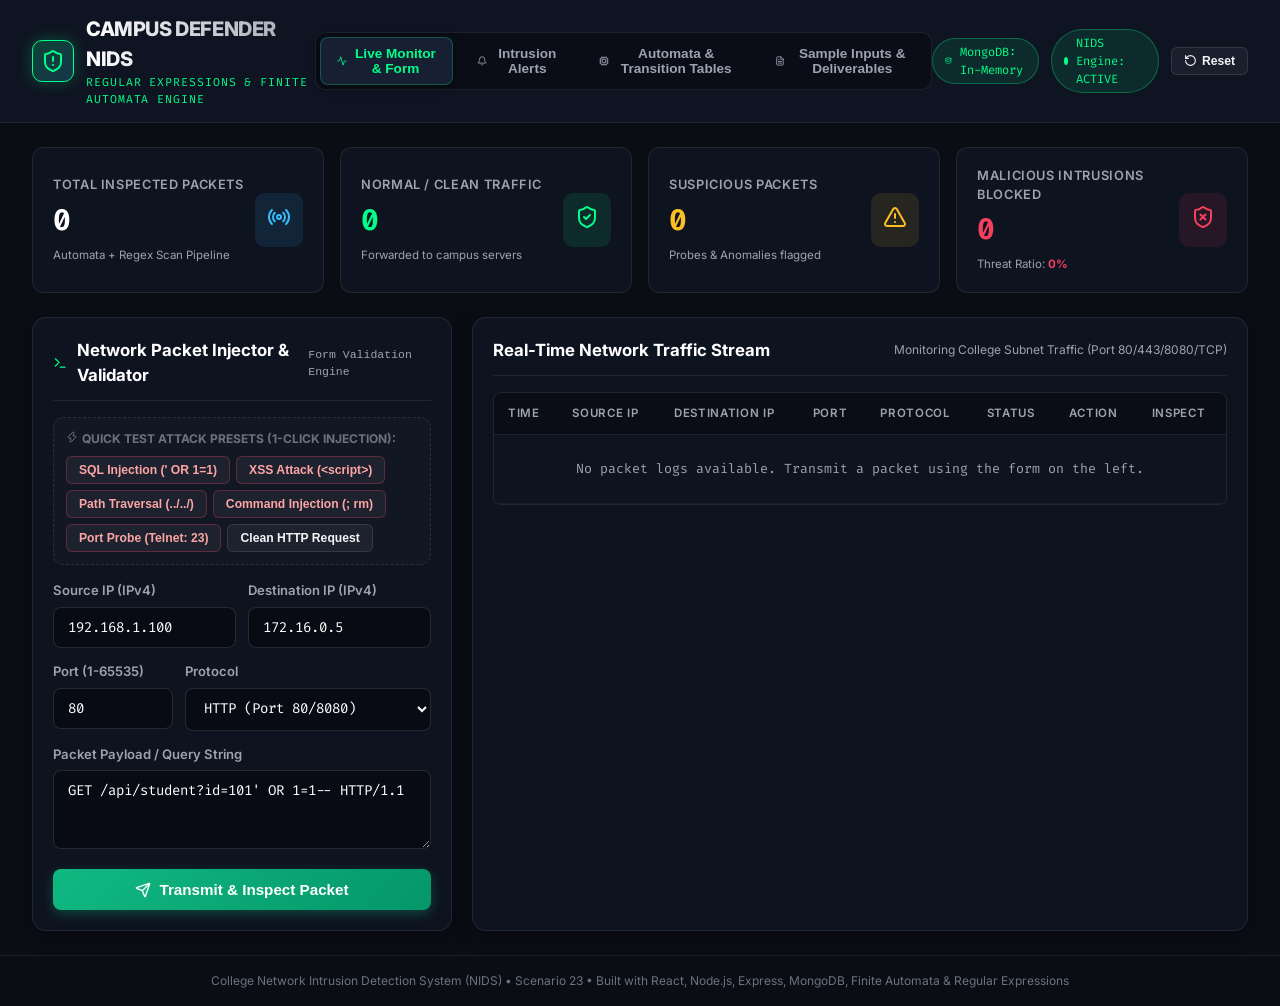
==== index.html @ 0d7407c0 "Add React frontend build to root and docs for GitHub Pages" ====
<!DOCTYPE html>
<html lang="en">
  <head>
    <meta charset="UTF-8" />
    <link rel="icon" type="image/svg+xml" href="data:image/svg+xml,<svg xmlns='http://www.w3.org/2000/svg' viewBox='0 0 24 24' fill='none' stroke='%2300ff88' stroke-width='2' stroke-linecap='round' stroke-linejoin='round'><path d='M12 22s8-4 8-10V5l-8-3-8 3v7c0 6 8 10 8 10z'/></svg>" />
    <meta name="viewport" content="width=device-width, initial-scale=1.0" />
    <title>College NIDS - Network Intrusion Detection System</title>
    <link rel="preconnect" href="https://fonts.googleapis.com">
    <link rel="preconnect" href="https://fonts.gstatic.com" crossorigin>
    <link href="https://fonts.googleapis.com/css2?family=Fira+Code:wght@400;500;600&family=Inter:wght@300;400;500;600;700;800&display=swap" rel="stylesheet">
    <script type="module" crossorigin src="./assets/index-OFbFAtxD.js"></script>
    <link rel="stylesheet" crossorigin href="./assets/index-CwgxrEPG.css">
  </head>
  <body>
    <div id="root"></div>
  </body>
</html>
---- assets/index-CwgxrEPG.css ----
@import"https://fonts.googleapis.com/css2?family=Fira+Code:wght@400;500;600&family=Inter:wght@300;400;500;600;700;800&display=swap";:root{--bg-primary: #0a0d14;--bg-secondary: #101623;--bg-tertiary: #172033;--bg-card: rgba(16, 22, 35, .85);--border-color: rgba(255, 255, 255, .08);--border-highlight: rgba(0, 255, 136, .25);--text-main: #f3f4f6;--text-muted: #9ca3af;--text-dim: #6b7280;--accent-green: #00ff88;--accent-blue: #38bdf8;--accent-purple: #a855f7;--accent-red: #f43f5e;--accent-amber: #fbbf24;--font-sans: "Inter", -apple-system, BlinkMacSystemFont, sans-serif;--font-mono: "Fira Code", monospace}*{box-sizing:border-box;margin:0;padding:0}body{background-color:var(--bg-primary);color:var(--text-main);font-family:var(--font-sans);line-height:1.5;-webkit-font-smoothing:antialiased;min-height:100vh}::-webkit-scrollbar{width:8px;height:8px}::-webkit-scrollbar-track{background:var(--bg-primary)}::-webkit-scrollbar-thumb{background:var(--bg-tertiary);border-radius:4px}::-webkit-scrollbar-thumb:hover{background:var(--border-highlight)}.app-layout{min-height:100vh;display:flex;flex-direction:column}.header-bar{background:#101623f2;-webkit-backdrop-filter:blur(12px);backdrop-filter:blur(12px);border-bottom:1px solid var(--border-color);padding:.85rem 2rem;position:sticky;top:0;z-index:50;display:flex;justify-content:space-between;align-items:center}.brand-section{display:flex;align-items:center;gap:12px}.brand-icon-wrapper{background:linear-gradient(135deg,#0f83,#38bdf833);border:1px solid var(--accent-green);padding:8px;border-radius:10px;display:flex;align-items:center;justify-content:center;box-shadow:0 0 15px #00ff8840}.brand-title{font-size:1.25rem;font-weight:800;letter-spacing:-.02em;background:linear-gradient(90deg,#fff,#9ca3af);-webkit-background-clip:text;-webkit-text-fill-color:transparent}.brand-subtitle{font-size:.72rem;color:var(--accent-green);font-family:var(--font-mono);text-transform:uppercase;letter-spacing:.08em}.nav-tabs{display:flex;gap:8px;background:#0000004d;padding:4px;border-radius:10px;border:1px solid var(--border-color)}.nav-tab-btn{background:transparent;border:none;color:var(--text-muted);padding:8px 16px;border-radius:8px;font-size:.85rem;font-weight:600;cursor:pointer;display:flex;align-items:center;gap:8px;transition:all .2s ease}.nav-tab-btn:hover{color:#fff;background:#ffffff0d}.nav-tab-btn.active{background:var(--bg-tertiary);color:var(--accent-green);border:1px solid var(--border-highlight);box-shadow:0 2px 8px #0006}.status-pill{display:inline-flex;align-items:center;gap:8px;padding:4px 12px;border-radius:9999px;font-size:.75rem;font-family:var(--font-mono);background:#00ff881a;color:var(--accent-green);border:1px solid rgba(0,255,136,.3)}.pulse-dot{width:8px;height:8px;border-radius:50%;background:var(--accent-green);animation:pulse 2s infinite}@keyframes pulse{0%{transform:scale(.95);box-shadow:0 0 #00ff88b3}70%{transform:scale(1.1);box-shadow:0 0 0 6px #0f80}to{transform:scale(.95);box-shadow:0 0 #0f80}}.main-viewport{flex:1;padding:1.5rem 2rem;max-width:1600px;margin:0 auto;width:100%}.stats-grid{display:grid;grid-template-columns:repeat(auto-fit,minmax(220px,1fr));gap:16px;margin-bottom:1.5rem}.stat-card{background:var(--bg-card);border:1px solid var(--border-color);border-radius:12px;padding:18px 20px;display:flex;justify-content:space-between;align-items:center;transition:transform .2s,border-color .2s}.stat-card:hover{transform:translateY(-2px);border-color:#ffffff26}.stat-label{font-size:.8rem;color:var(--text-muted);text-transform:uppercase;letter-spacing:.05em;font-weight:600;margin-bottom:4px}.stat-value{font-size:1.85rem;font-weight:800;font-family:var(--font-mono);color:#fff}.dashboard-grid{display:grid;grid-template-columns:420px 1fr;gap:20px}@media(max-width:1100px){.dashboard-grid{grid-template-columns:1fr}}.panel-card{background:var(--bg-card);border:1px solid var(--border-color);border-radius:14px;padding:20px;box-shadow:0 4px 20px #0000004d}.panel-header{display:flex;justify-content:space-between;align-items:center;margin-bottom:16px;padding-bottom:12px;border-bottom:1px solid var(--border-color)}.panel-title{font-size:1.05rem;font-weight:700;display:flex;align-items:center;gap:10px;color:#fff}.form-group{margin-bottom:14px}.form-label{display:block;font-size:.82rem;font-weight:600;color:var(--text-muted);margin-bottom:6px}.form-input,.form-select,.form-textarea{width:100%;background:#0006;border:1px solid rgba(255,255,255,.12);border-radius:8px;padding:10px 14px;color:#fff;font-family:var(--font-mono);font-size:.88rem;transition:all .2s ease}.form-input:focus,.form-select:focus,.form-textarea:focus{outline:none;border-color:var(--accent-green);box-shadow:0 0 10px #0f83}.form-input.is-invalid,.form-select.is-invalid,.form-textarea.is-invalid{border-color:var(--accent-red);background:#f43f5e0d}.form-error-msg{color:var(--accent-red);font-size:.75rem;margin-top:4px;display:flex;align-items:center;gap:4px}.preset-section{margin-bottom:16px;padding:12px;background:#ffffff05;border-radius:10px;border:1px dashed rgba(255,255,255,.1)}.preset-title{font-size:.75rem;color:var(--text-dim);text-transform:uppercase;font-weight:700;margin-bottom:8px}.preset-btn-group{display:flex;flex-wrap:wrap;gap:6px}.btn-preset{background:#ffffff0d;border:1px solid rgba(255,255,255,.1);color:var(--text-main);padding:6px 12px;border-radius:6px;font-size:.76rem;font-weight:600;cursor:pointer;transition:all .15s ease}.btn-preset:hover{background:#ffffff1f;border-color:var(--accent-blue);color:#fff}.btn-preset.danger{color:#fca5a5;border-color:#f43f5e4d}.btn-preset.danger:hover{background:#f43f5e33;border-color:var(--accent-red)}.btn-primary{width:100%;background:linear-gradient(135deg,#10b981,#059669);color:#fff;border:none;border-radius:8px;padding:12px;font-weight:700;font-size:.95rem;cursor:pointer;display:flex;align-items:center;justify-content:center;gap:8px;transition:all .2s ease;box-shadow:0 4px 12px #10b9814d}.btn-primary:hover{filter:brightness(1.1);transform:translateY(-1px)}.btn-primary:disabled{opacity:.6;cursor:not-allowed}.table-container{overflow-x:auto;border-radius:8px;border:1px solid var(--border-color)}.traffic-table{width:100%;border-collapse:collapse;text-align:left;font-size:.83rem}.traffic-table th{background:#0000004d;color:var(--text-muted);font-weight:600;padding:12px 14px;border-bottom:1px solid var(--border-color);font-family:var(--font-sans);text-transform:uppercase;font-size:.72rem;letter-spacing:.06em}.traffic-table td{padding:12px 14px;border-bottom:1px solid rgba(255,255,255,.04);font-family:var(--font-mono)}.traffic-table tr:hover{background:#ffffff05}.badge{display:inline-flex;align-items:center;gap:4px;padding:3px 8px;border-radius:6px;font-size:.72rem;font-weight:700;font-family:var(--font-mono);letter-spacing:.03em}.badge-clean{background:#10b98126;color:#34d399;border:1px solid rgba(16,185,129,.3)}.badge-suspicious{background:#f59e0b26;color:#fbbf24;border:1px solid rgba(245,158,11,.3)}.badge-malicious{background:#f43f5e2e;color:#fb7185;border:1px solid rgba(244,63,94,.4)}.badge-critical{background:#e11d48;color:#fff}.badge-high{background:#ef444433;color:#f87171;border:1px solid rgba(239,68,68,.4)}.transition-table-box{margin-top:14px;border-radius:8px;border:1px solid var(--border-color);overflow-x:auto}.ttable{width:100%;border-collapse:collapse;font-family:var(--font-mono);font-size:.8rem}.ttable th,.ttable td{padding:10px 12px;border:1px solid rgba(255,255,255,.06);text-align:center}.ttable th{background:#ffffff0a;color:var(--accent-blue);font-weight:600}.ttable tr.start-state{background:#38bdf80d}.ttable tr.accept-state{background:#00ff8814}.diagram-viewer-card{background:#06090e;border:1px solid rgba(255,255,255,.1);border-radius:12px;padding:20px;margin-top:16px}.diagram-container{display:flex;justify-content:center;align-items:center;min-height:200px;background:#00000080;border-radius:8px;padding:16px;overflow-x:auto}.trace-sequence{display:flex;flex-wrap:wrap;gap:8px;margin-top:12px;align-items:center}.trace-step{background:#ffffff0d;border:1px solid var(--border-color);padding:4px 10px;border-radius:6px;font-family:var(--font-mono);font-size:.8rem;display:flex;align-items:center;gap:6px}.trace-arrow{color:var(--accent-green);font-weight:700}
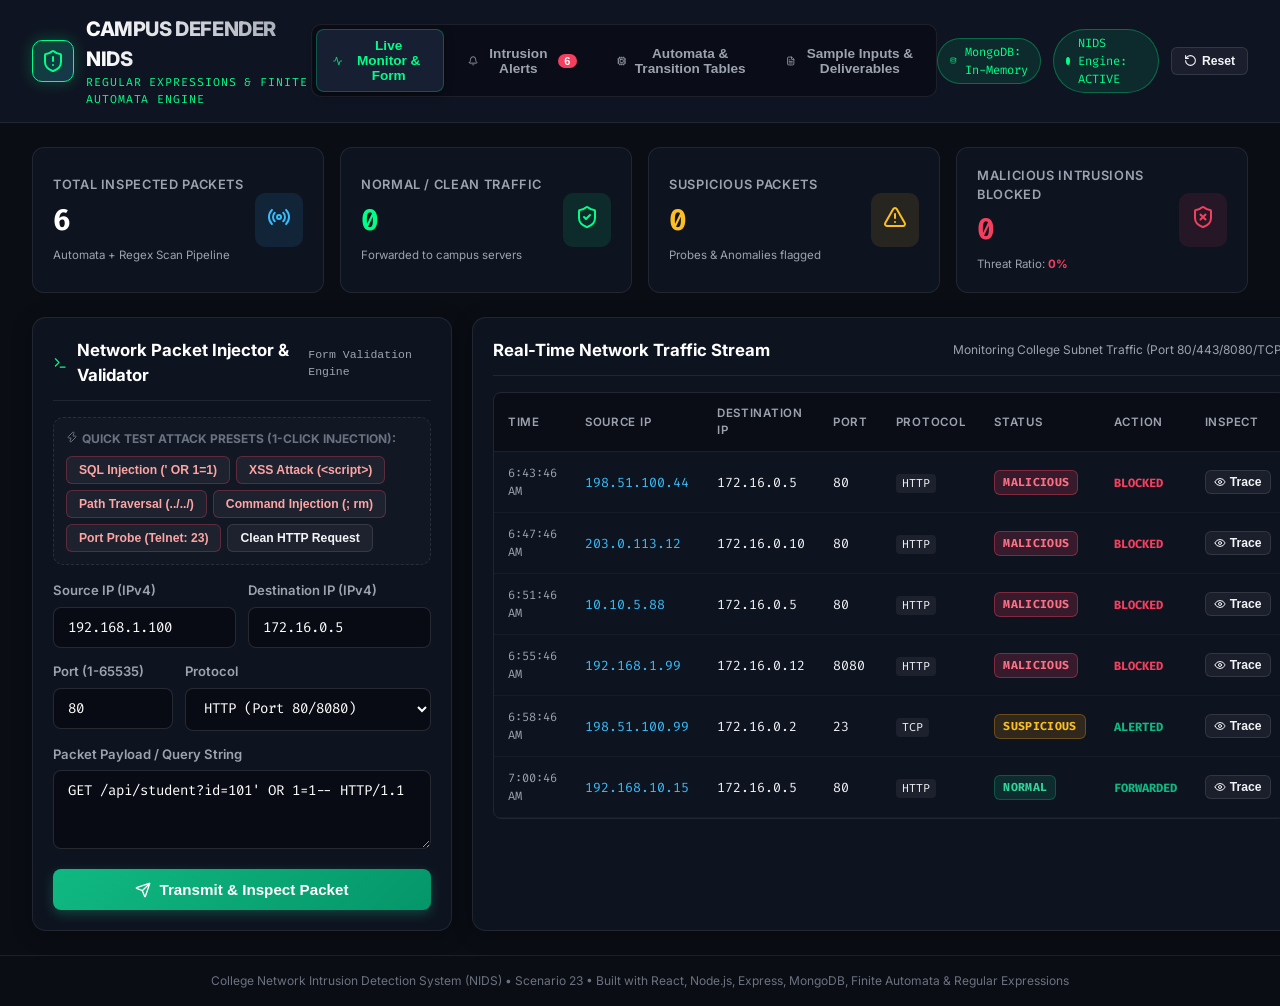
==== commit 4b4c0f0a: "Support resilient in-browser DFA automata engine and local storage" ====
--- a/index.html
+++ b/index.html
@@ -8,7 +8,7 @@
     <link rel="preconnect" href="https://fonts.googleapis.com">
     <link rel="preconnect" href="https://fonts.gstatic.com" crossorigin>
     <link href="https://fonts.googleapis.com/css2?family=Fira+Code:wght@400;500;600&family=Inter:wght@300;400;500;600;700;800&display=swap" rel="stylesheet">
-    <script type="module" crossorigin src="./assets/index-OFbFAtxD.js"></script>
+    <script type="module" crossorigin src="./assets/index-CQix95OC.js"></script>
     <link rel="stylesheet" crossorigin href="./assets/index-CwgxrEPG.css">
   </head>
   <body>
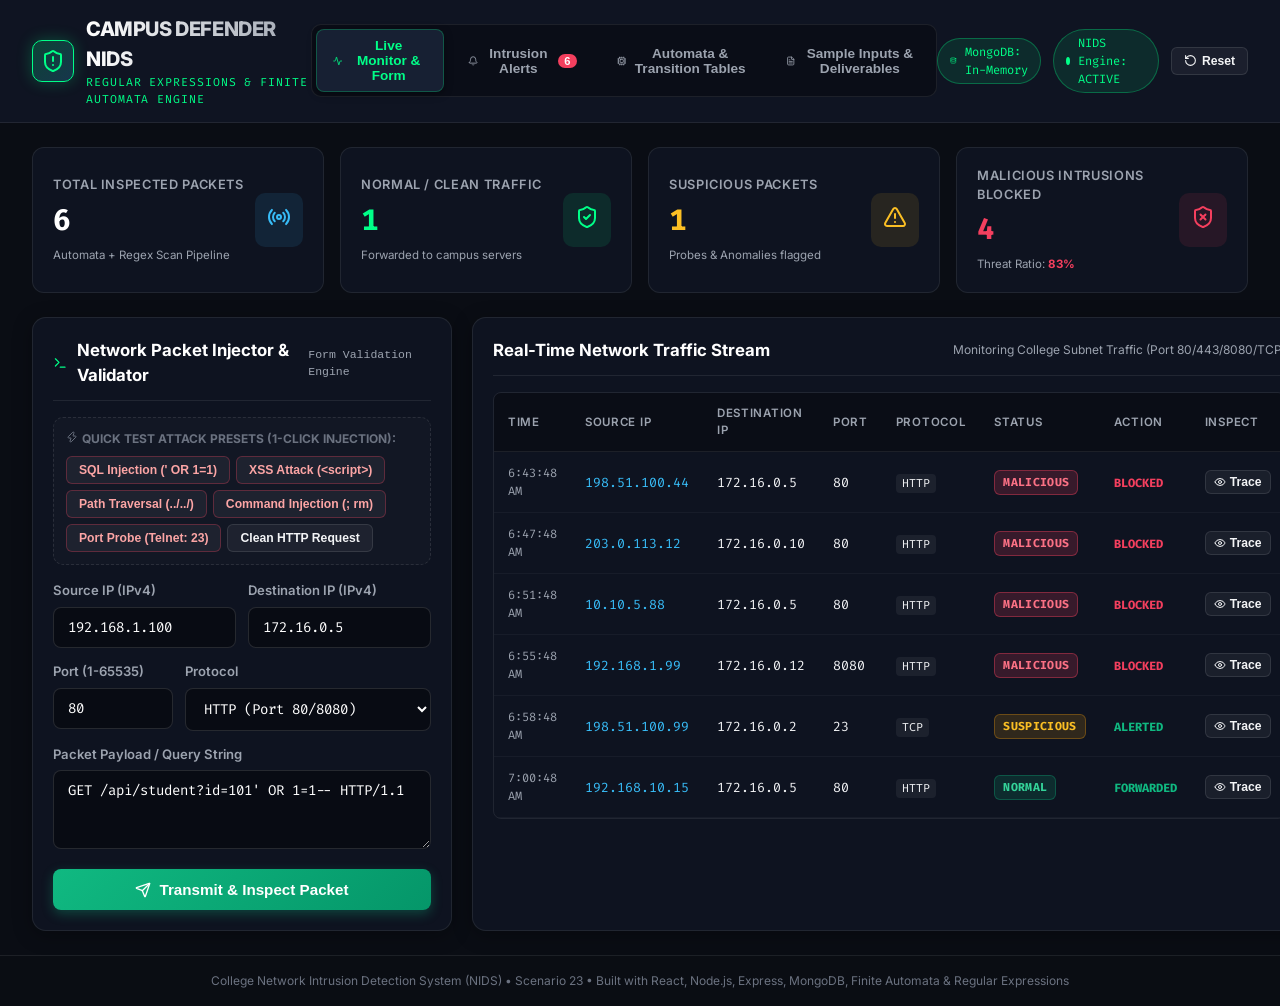
==== commit a4bbcf34: "Fix dashboard cards stats counts for clean, suspicious, and malicious traffic" ====
--- a/index.html
+++ b/index.html
@@ -8,7 +8,7 @@
     <link rel="preconnect" href="https://fonts.googleapis.com">
     <link rel="preconnect" href="https://fonts.gstatic.com" crossorigin>
     <link href="https://fonts.googleapis.com/css2?family=Fira+Code:wght@400;500;600&family=Inter:wght@300;400;500;600;700;800&display=swap" rel="stylesheet">
-    <script type="module" crossorigin src="./assets/index-CQix95OC.js"></script>
+    <script type="module" crossorigin src="./assets/index-B0h8BSqU.js"></script>
     <link rel="stylesheet" crossorigin href="./assets/index-CwgxrEPG.css">
   </head>
   <body>
